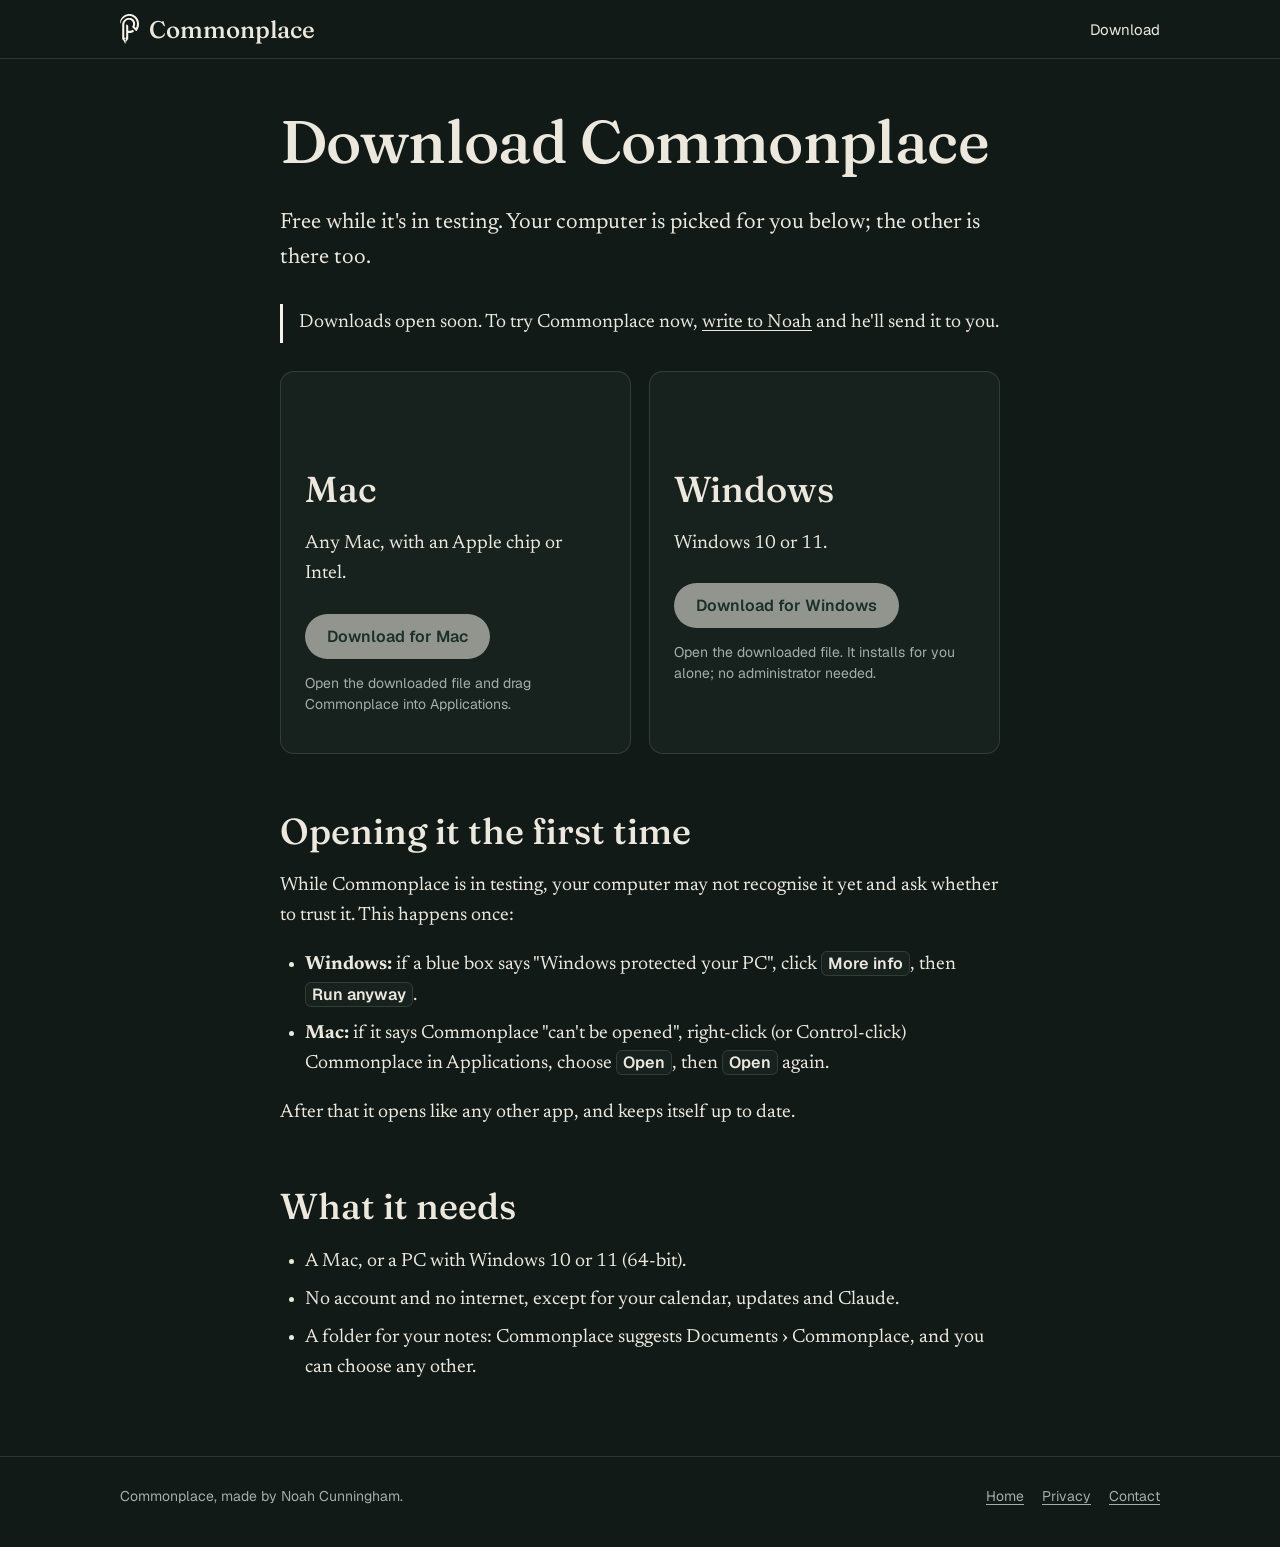
==== download.html @ 97519713 "The website" ====
<!doctype html>
<html lang="en">
<head>
  <meta charset="utf-8">
  <meta name="viewport" content="width=device-width, initial-scale=1">
  <title>Download Commonplace for Mac or Windows</title>
  <meta name="description" content="Download Commonplace for Mac or Windows.">
  <link rel="icon" href="img/icon-128.png">
  <link rel="stylesheet" href="style.css">
  <script type="module" src="site.js"></script>
</head>
<body>
  <header class="site-head">
    <div class="wrap">
      <a class="brand" href="./"><img class="light" src="img/symbol-green.svg" alt=""><img class="dark" src="img/symbol-ivory.svg" alt="">Commonplace</a>
      <nav class="site-nav" aria-label="Site">
        <a href="download.html" aria-current="page">Download</a>
      </nav>
    </div>
  </header>

  <main class="narrow page">
    <h1>Download Commonplace</h1>
    <p class="lead">Free while it's in testing. Your computer is picked for you below; the other is there too.</p>

    <p class="notice when-soon">Downloads open soon. To try Commonplace now, <a data-email="I'd like to try Commonplace" href="#">write to Noah</a> and he'll send it to you.</p>
    <p class="notice when-phone">Commonplace is for Mac and Windows computers. Open this page on your computer to download it, or <a data-email="Commonplace download link" href="#">email yourself the link</a>.</p>

    <div class="choices">
      <div class="choice">
        <span class="this">This computer</span>
        <h2>Mac</h2>
        <p>Any Mac, with an Apple chip or Intel.</p>
        <div class="buttons"><a class="button" data-download="mac">Download for Mac</a></div>
        <p class="small muted" style="margin-top: 14px">Open the downloaded file and drag Commonplace into Applications.</p>
      </div>
      <div class="choice">
        <span class="this">This computer</span>
        <h2>Windows</h2>
        <p>Windows 10 or 11.</p>
        <div class="buttons"><a class="button" data-download="windows">Download for Windows</a></div>
        <p class="small muted" style="margin-top: 14px">Open the downloaded file. It installs for you alone; no administrator needed.</p>
      </div>
    </div>

    <h2>Opening it the first time</h2>
    <p>While Commonplace is in testing, your computer may not recognise it yet and ask whether to trust it. This happens once:</p>
    <ul>
      <li><b>Windows:</b> if a blue box says "Windows protected your PC", click <span class="ui">More info</span>, then <span class="ui">Run anyway</span>.</li>
      <li><b>Mac:</b> if it says Commonplace "can't be opened", right-click (or Control-click) Commonplace in Applications, choose <span class="ui">Open</span>, then <span class="ui">Open</span> again.</li>
    </ul>
    <p>After that it opens like any other app, and keeps itself up to date.</p>

    <h2>What it needs</h2>
    <ul>
      <li>A Mac, or a PC with Windows 10 or 11 (64-bit).</li>
      <li>No account and no internet, except for your calendar, updates and Claude.</li>
      <li>A folder for your notes: Commonplace suggests Documents › Commonplace, and you can choose any other.</li>
    </ul>
  </main>

  <footer class="site-foot">
    <div class="wrap">
      <span>Commonplace, made by Noah Cunningham.</span>
      <nav aria-label="More">
        <a href="./">Home</a>
        <a href="privacy.html">Privacy</a>
        <a data-email="Commonplace" href="#">Contact</a>
      </nav>
    </div>
  </footer>
</body>
</html>
---- style.css ----
/* Commonplace's website. Brand: forest green #1F3D36 and ivory #F7F3EA; Fraunces for the
   wordmark and headings, Newsreader for reading, Geist for small labels (all OFL, served from
   here: no calls to Google). Always dark (Noah, 2026-11-07). */

@font-face { font-family: "Fraunces"; src: url(fonts/fraunces-latin-wght-normal.woff2) format("woff2"); font-weight: 100 900; font-display: swap; }
@font-face { font-family: "Newsreader"; src: url(fonts/newsreader-latin-wght-normal.woff2) format("woff2"); font-weight: 200 800; font-display: swap; }
@font-face { font-family: "Geist"; src: url(fonts/geist-latin-wght-normal.woff2) format("woff2"); font-weight: 100 900; font-display: swap; }

:root {
  --green: #1f3d36;
  --ivory: #f7f3ea;
  color-scheme: dark;
  --bg: #111a17;
  --bg-raised: #17221f;
  --text: #ece8de;
  --text-soft: #a6ada9;
  --hairline: rgba(247, 243, 234, 0.12);
  --accent: var(--ivory);
  --on-accent: var(--green);
  --hero-bg: #16302a;
  --hero-text: var(--ivory);
  --hero-soft: rgba(247, 243, 234, 0.75);
  --logo-light: none;
  --logo-dark: block;
  --serif: "Newsreader", Georgia, serif;
  --display: "Fraunces", "Newsreader", Georgia, serif;
  --sans: "Geist", -apple-system, BlinkMacSystemFont, "Segoe UI", sans-serif;
  --radius: 14px;
  --width: 1040px;
}

* { box-sizing: border-box; }
html { -webkit-text-size-adjust: 100%; }
body {
  margin: 0;
  background: var(--bg);
  color: var(--text);
  font: 19px/1.6 var(--serif);
  overflow-wrap: anywhere;
}
img { max-width: 100%; height: auto; display: block; }
a { color: inherit; text-underline-offset: 3px; }
h1, h2, h3 { font-family: var(--display); font-weight: 500; line-height: 1.15; margin: 0 0 0.5em; }
h1 { font-size: clamp(36px, 7vw, 60px); letter-spacing: -0.01em; }
h2 { font-size: clamp(26px, 4.5vw, 36px); }
h3 { font-size: 22px; }
p { margin: 0 0 1em; }
.wrap { width: min(var(--width), 100% - 32px); margin-inline: auto; }
.narrow { width: min(720px, 100% - 32px); margin-inline: auto; }
.muted { color: var(--text-soft); }
.small { font: 14px/1.5 var(--sans); }

/* ---- Header and footer ---- */
.site-head { border-bottom: 1px solid var(--hairline); }
.site-head .wrap { display: flex; align-items: center; justify-content: space-between; gap: 12px 20px; flex-wrap: wrap; padding: 14px 0; }
.brand { display: flex; align-items: center; gap: 10px; text-decoration: none; font: 500 24px var(--display); }
.brand img { height: 30px; width: auto; }
.brand .light { display: var(--logo-light); }
.brand .dark { display: var(--logo-dark); }
.site-nav { display: flex; gap: 6px 18px; flex-wrap: wrap; font: 15px var(--sans); }
.site-nav a { text-decoration: none; color: var(--text-soft); }
.site-nav a:hover, .site-nav a[aria-current] { color: var(--text); }
.site-foot { border-top: 1px solid var(--hairline); margin-top: 72px; padding: 28px 0 40px; font: 14px/1.6 var(--sans); color: var(--text-soft); }
.site-foot .wrap { display: flex; justify-content: space-between; flex-wrap: wrap; gap: 8px 24px; }
.site-foot nav { display: flex; gap: 6px 18px; flex-wrap: wrap; }

/* ---- Buttons ---- */
.buttons { display: flex; flex-wrap: wrap; align-items: center; gap: 12px 18px; margin-top: 24px; }
.button {
  display: inline-block;
  padding: 12px 22px;
  border-radius: 999px;
  background: var(--accent);
  color: var(--on-accent);
  font: 600 16px var(--sans);
  text-decoration: none;
}
.hero .button { background: var(--ivory); color: var(--green); }
.button:not([href]) { opacity: 0.55; cursor: default; }
.link { font: 15px var(--sans); }

/* ---- Home ---- */
.hero { background: var(--hero-bg); color: var(--hero-text); padding: 64px 0 0; overflow: hidden; }
.hero .wrap { text-align: center; }
.hero .mark { height: 72px; width: auto; margin: 0 auto 18px; }
.hero h1 { margin-bottom: 0.25em; }
.hero .tagline { font-size: clamp(20px, 3.4vw, 26px); margin-bottom: 0.4em; }
.hero .secondary { color: var(--hero-soft); font: 17px/1.5 var(--sans); max-width: 34em; margin: 0 auto; }
.hero .buttons { justify-content: center; }
.hero .link { color: var(--hero-soft); }
.hero .shot { margin: 44px auto 0; width: min(980px, 100%); border-radius: 12px 12px 0 0; box-shadow: 0 -10px 60px rgba(0, 0, 0, 0.35); }
.hero .kind { font: 600 13px var(--sans); letter-spacing: 0.12em; text-transform: uppercase; color: var(--hero-soft); margin: -0.2em 0 1.1em; }

/* The key points: a sentence beside a picture, alternating sides; stacked on narrow screens. */
.point, .yours { padding: 88px 0 0; }
.point .wrap, .yours .wrap { display: grid; grid-template-columns: minmax(0, 2fr) minmax(0, 3fr); gap: 28px 56px; align-items: center; }
.point.flip .wrap { grid-template-columns: minmax(0, 3fr) minmax(0, 2fr); }
.point.flip .point-text { order: 2; }
.point-text h2 { margin-bottom: 0.35em; }
.point-text p { font-size: 21px; color: var(--text-soft); margin: 0; }
.point-shot { border-radius: 12px; border: 1px solid var(--hairline); box-shadow: 0 20px 50px rgba(0, 0, 0, 0.18); }
@media (max-width: 760px) {
  .point .wrap, .point.flip .wrap, .yours .wrap { grid-template-columns: minmax(0, 1fr); }
  .point.flip .point-text { order: 0; }
  .point, .yours { padding-top: 64px; }
}

/* Your notes are yours: a picture of the folder, made in HTML (plain .md files). */
.yours .wrap { background: var(--bg-raised); border: 1px solid var(--hairline); border-radius: 20px; padding: 40px; width: min(var(--width), 100% - 32px); }
@media (max-width: 760px) { .yours .wrap { padding: 24px 20px; } }
.facts { list-style: none; padding: 0; margin: 22px 0 0; display: flex; flex-wrap: wrap; gap: 10px; }
.facts li { font: 600 14px var(--sans); border: 1px solid var(--hairline); border-radius: 999px; padding: 6px 14px; }
.facts li::before { content: "✓  "; color: var(--accent); }
.files { background: var(--bg); border: 1px solid var(--hairline); border-radius: 12px; overflow: hidden; box-shadow: 0 20px 50px rgba(0, 0, 0, 0.14); min-width: 0; }
.files-bar { display: flex; align-items: center; gap: 6px; padding: 10px 14px; border-bottom: 1px solid var(--hairline); font: 13px var(--sans); color: var(--text-soft); }
.files-bar span { width: 10px; height: 10px; border-radius: 50%; background: var(--hairline); }
.files-bar b { font-weight: 600; margin-left: 8px; }
.files-body { display: grid; grid-template-columns: minmax(0, 1fr) minmax(0, 1.3fr); }
.files-list { list-style: none; margin: 0; padding: 10px 8px; border-right: 1px solid var(--hairline); font: 13px/1.5 var(--sans); }
.files-list li { padding: 4px 8px 4px 26px; border-radius: 6px; white-space: nowrap; overflow: hidden; text-overflow: ellipsis; position: relative; }
.files-list li::before { content: ""; position: absolute; left: 8px; top: 7px; width: 10px; height: 13px; border: 1.5px solid var(--text-soft); border-radius: 2px; }
.files-list li.folder { color: var(--text-soft); font-weight: 600; margin-top: 4px; }
.files-list li.folder::before { width: 13px; height: 10px; top: 8px; border-radius: 2px 2px 3px 3px; }
.files-list li.sel { background: var(--accent); color: var(--on-accent); }
.files-list li.sel::before { border-color: var(--on-accent); }
.files-text { margin: 0; padding: 14px 16px; font: 12.5px/1.6 ui-monospace, "Cascadia Mono", Menlo, Consolas, monospace; white-space: pre-wrap; overflow-wrap: anywhere; color: var(--text); }
.files-text .fm { color: var(--text-soft); }
.files-text .h { font-weight: 700; }
.files-text .ref { color: #b7791f; text-decoration: underline dotted; }
@media (max-width: 520px) {
  .files-body { grid-template-columns: minmax(0, 1fr); }
  .files-list { border-right: 0; border-bottom: 1px solid var(--hairline); }
}

.cta { padding: 96px 0 0; text-align: center; }
.cta .buttons { justify-content: center; }
.promise { background: var(--bg-raised); border: 1px solid var(--hairline); border-radius: var(--radius); padding: 28px; }
.promise ul { margin: 0; padding-left: 1.2em; }
.lead { font-size: 22px; max-width: 34em; }

/* ---- Download ---- */
.choices { display: grid; grid-template-columns: repeat(auto-fit, minmax(260px, 1fr)); gap: 18px; margin-top: 28px; }
.choice { background: var(--bg-raised); border: 1px solid var(--hairline); border-radius: var(--radius); padding: 24px; }
.choice.this-computer { border-color: var(--accent); box-shadow: 0 0 0 1px var(--accent); }
.choice .this { display: block; visibility: hidden; font: 600 12px var(--sans); letter-spacing: 0.06em; text-transform: uppercase; color: var(--text-soft); }
.choice.this-computer .this { visibility: visible; }
.choice h2 { margin-top: 4px; }
.notice { border-left: 3px solid var(--accent); padding: 4px 0 4px 16px; margin: 28px 0; }
html:not([data-downloads="soon"]) .when-soon { display: none; }
html[data-downloads="soon"] .when-open { display: none; }
html:not([data-platform="phone"]) .when-phone { display: none; }

/* ---- Long pages (help, privacy) ---- */
.page { padding-top: 48px; }
.page h2 { margin-top: 1.6em; }
.page h3 { margin-top: 1.2em; }
.page ul, .page ol { padding-left: 1.3em; }
.page li { margin-bottom: 0.4em; }
kbd, .ui { font: 600 0.85em var(--sans); background: var(--bg-raised); border: 1px solid var(--hairline); border-radius: 6px; padding: 1px 6px; white-space: nowrap; }
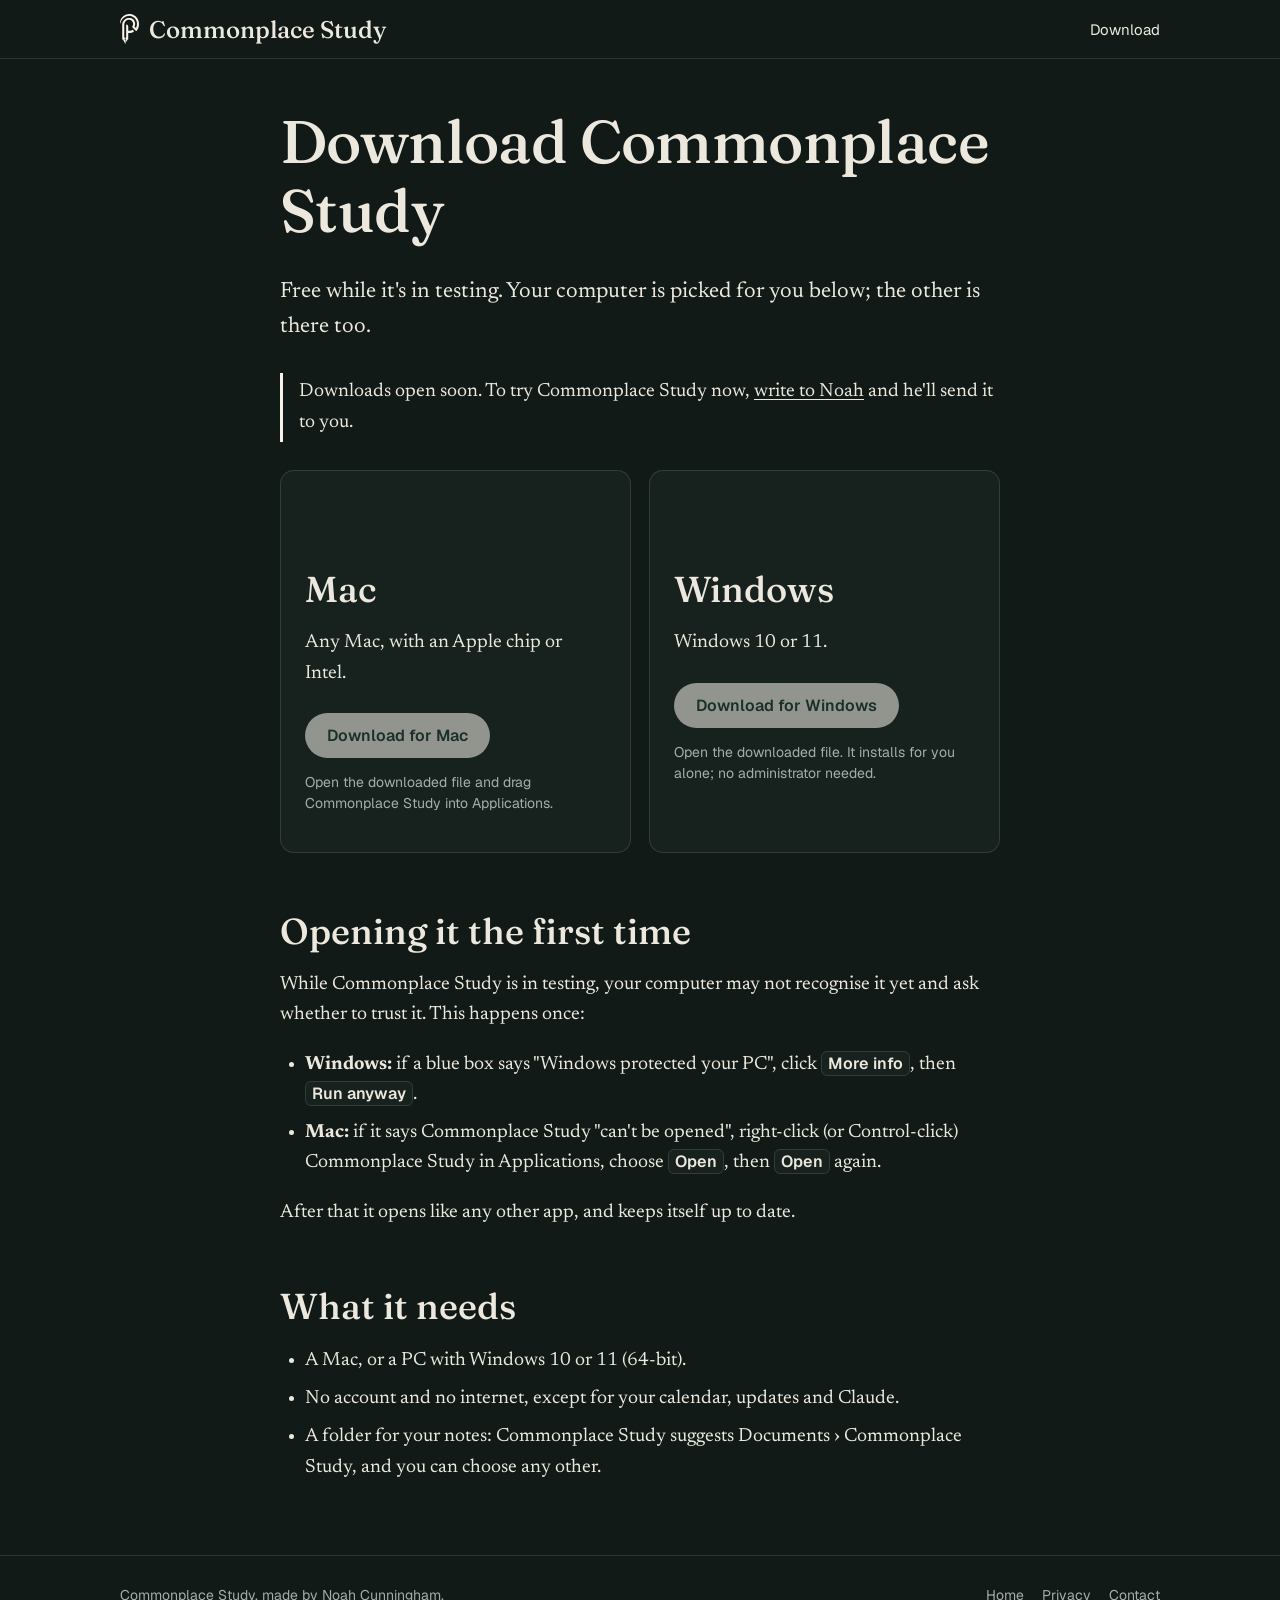
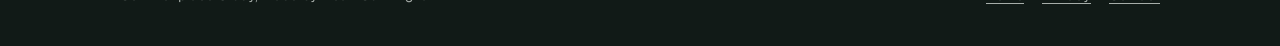
==== commit 1e8f51b9: "The website" ====
--- a/download.html
+++ b/download.html
@@ -3,8 +3,8 @@
 <head>
   <meta charset="utf-8">
   <meta name="viewport" content="width=device-width, initial-scale=1">
-  <title>Download Commonplace for Mac or Windows</title>
-  <meta name="description" content="Download Commonplace for Mac or Windows.">
+  <title>Download Commonplace Study for Mac or Windows</title>
+  <meta name="description" content="Download Commonplace Study for Mac or Windows.">
   <link rel="icon" href="img/icon-128.png">
   <link rel="stylesheet" href="style.css">
   <script type="module" src="site.js"></script>
@@ -12,7 +12,7 @@
 <body>
   <header class="site-head">
     <div class="wrap">
-      <a class="brand" href="./"><img class="light" src="img/symbol-green.svg" alt=""><img class="dark" src="img/symbol-ivory.svg" alt="">Commonplace</a>
+      <a class="brand" href="./"><img class="light" src="img/symbol-green.svg" alt=""><img class="dark" src="img/symbol-ivory.svg" alt="">Commonplace Study</a>
       <nav class="site-nav" aria-label="Site">
         <a href="download.html" aria-current="page">Download</a>
       </nav>
@@ -20,11 +20,11 @@
   </header>
 
   <main class="narrow page">
-    <h1>Download Commonplace</h1>
+    <h1>Download Commonplace Study</h1>
     <p class="lead">Free while it's in testing. Your computer is picked for you below; the other is there too.</p>
 
-    <p class="notice when-soon">Downloads open soon. To try Commonplace now, <a data-email="I'd like to try Commonplace" href="#">write to Noah</a> and he'll send it to you.</p>
-    <p class="notice when-phone">Commonplace is for Mac and Windows computers. Open this page on your computer to download it, or <a data-email="Commonplace download link" href="#">email yourself the link</a>.</p>
+    <p class="notice when-soon">Downloads open soon. To try Commonplace Study now, <a data-email="I'd like to try Commonplace Study" href="#">write to Noah</a> and he'll send it to you.</p>
+    <p class="notice when-phone">Commonplace Study is for Mac and Windows computers. Open this page on your computer to download it, or <a data-email="Commonplace Study download link" href="#">email yourself the link</a>.</p>
 
     <div class="choices">
       <div class="choice">
@@ -32,7 +32,7 @@
         <h2>Mac</h2>
         <p>Any Mac, with an Apple chip or Intel.</p>
         <div class="buttons"><a class="button" data-download="mac">Download for Mac</a></div>
-        <p class="small muted" style="margin-top: 14px">Open the downloaded file and drag Commonplace into Applications.</p>
+        <p class="small muted" style="margin-top: 14px">Open the downloaded file and drag Commonplace Study into Applications.</p>
       </div>
       <div class="choice">
         <span class="this">This computer</span>
@@ -44,10 +44,10 @@
     </div>
 
     <h2>Opening it the first time</h2>
-    <p>While Commonplace is in testing, your computer may not recognise it yet and ask whether to trust it. This happens once:</p>
+    <p>While Commonplace Study is in testing, your computer may not recognise it yet and ask whether to trust it. This happens once:</p>
     <ul>
       <li><b>Windows:</b> if a blue box says "Windows protected your PC", click <span class="ui">More info</span>, then <span class="ui">Run anyway</span>.</li>
-      <li><b>Mac:</b> if it says Commonplace "can't be opened", right-click (or Control-click) Commonplace in Applications, choose <span class="ui">Open</span>, then <span class="ui">Open</span> again.</li>
+      <li><b>Mac:</b> if it says Commonplace Study "can't be opened", right-click (or Control-click) Commonplace Study in Applications, choose <span class="ui">Open</span>, then <span class="ui">Open</span> again.</li>
     </ul>
     <p>After that it opens like any other app, and keeps itself up to date.</p>
 
@@ -55,17 +55,17 @@
     <ul>
       <li>A Mac, or a PC with Windows 10 or 11 (64-bit).</li>
       <li>No account and no internet, except for your calendar, updates and Claude.</li>
-      <li>A folder for your notes: Commonplace suggests Documents › Commonplace, and you can choose any other.</li>
+      <li>A folder for your notes: Commonplace Study suggests Documents › Commonplace Study, and you can choose any other.</li>
     </ul>
   </main>
 
   <footer class="site-foot">
     <div class="wrap">
-      <span>Commonplace, made by Noah Cunningham.</span>
+      <span>Commonplace Study, made by Noah Cunningham.</span>
       <nav aria-label="More">
         <a href="./">Home</a>
         <a href="privacy.html">Privacy</a>
-        <a data-email="Commonplace" href="#">Contact</a>
+        <a data-email="Commonplace Study" href="#">Contact</a>
       </nav>
     </div>
   </footer>
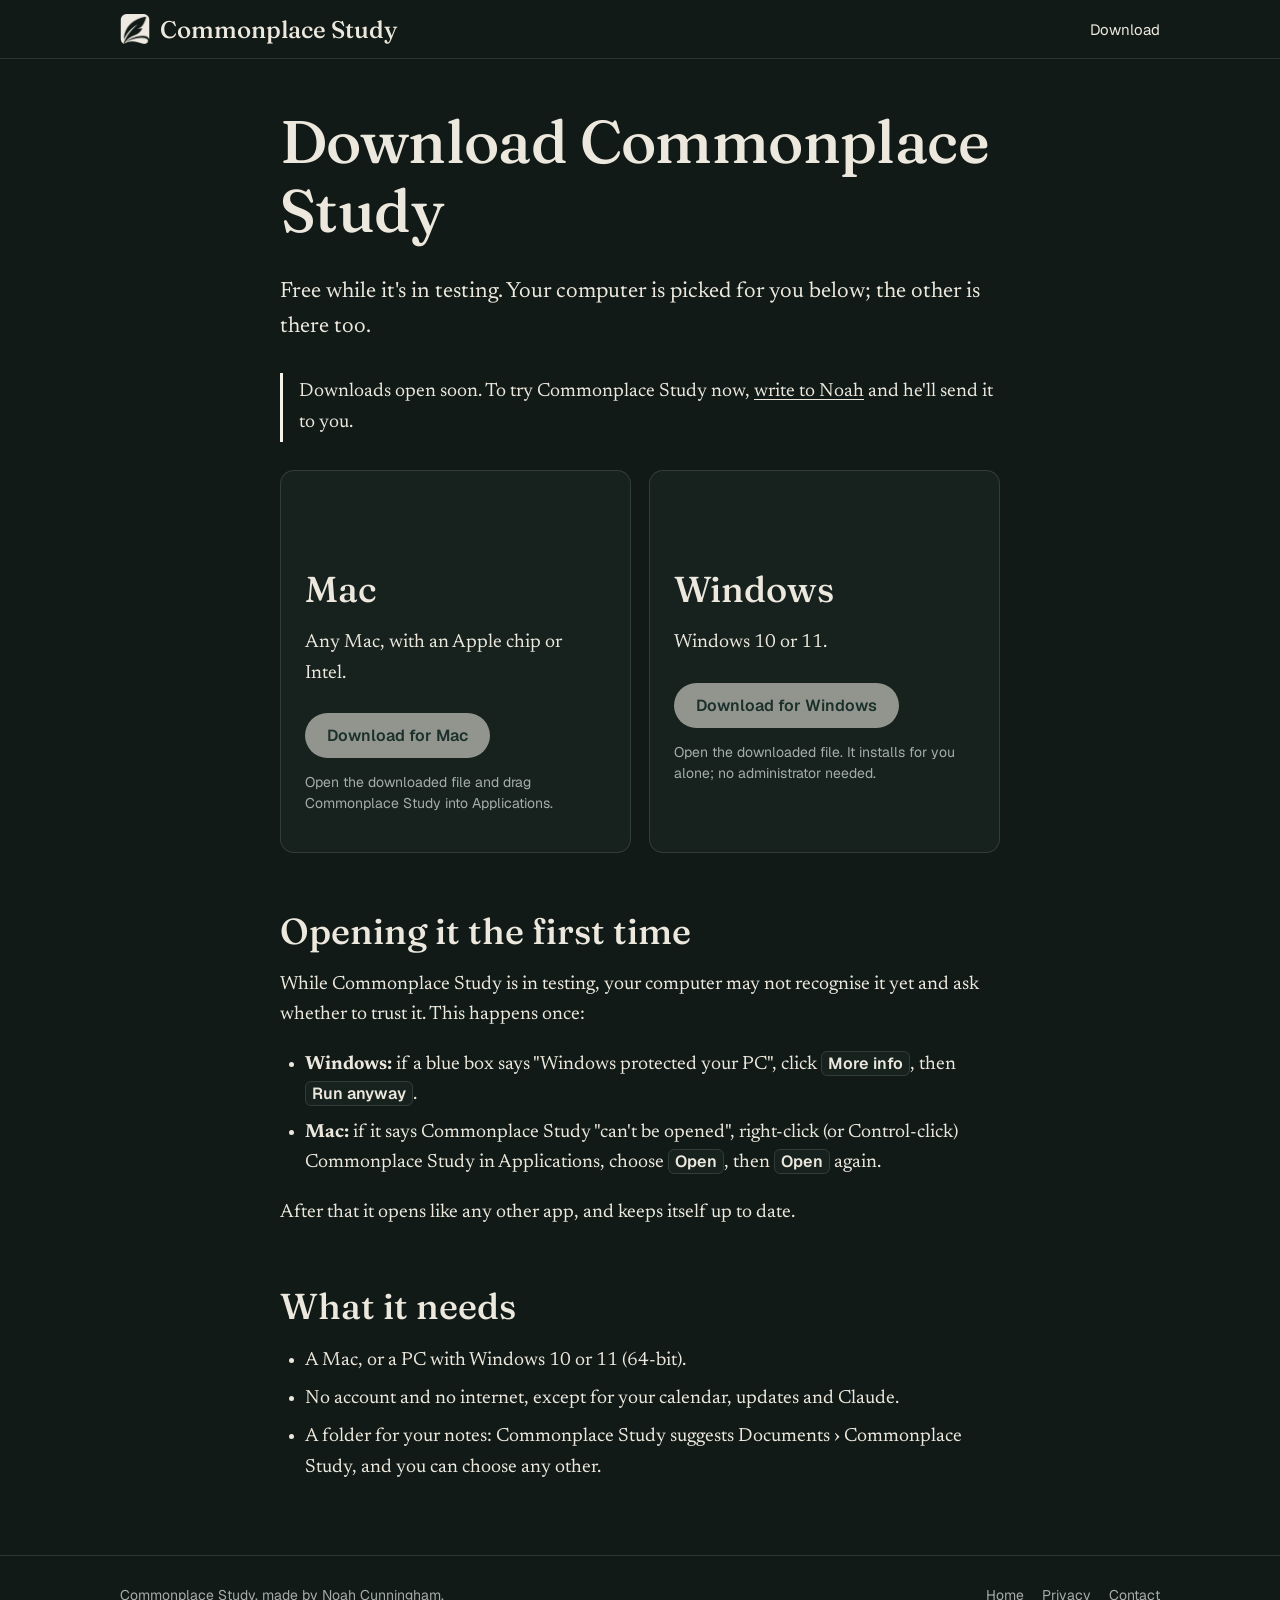
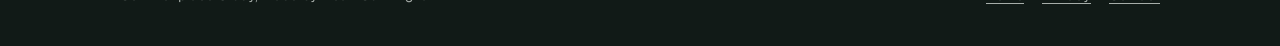
==== commit 70a48cd1: "The website" ====
--- a/download.html
+++ b/download.html
@@ -12,7 +12,7 @@
 <body>
   <header class="site-head">
     <div class="wrap">
-      <a class="brand" href="./"><img class="light" src="img/symbol-green.svg" alt=""><img class="dark" src="img/symbol-ivory.svg" alt="">Commonplace Study</a>
+      <a class="brand" href="./"><img class="light" src="img/symbol-green.png" alt=""><img class="dark" src="img/symbol-ivory.png" alt="">Commonplace Study</a>
       <nav class="site-nav" aria-label="Site">
         <a href="download.html" aria-current="page">Download</a>
       </nav>
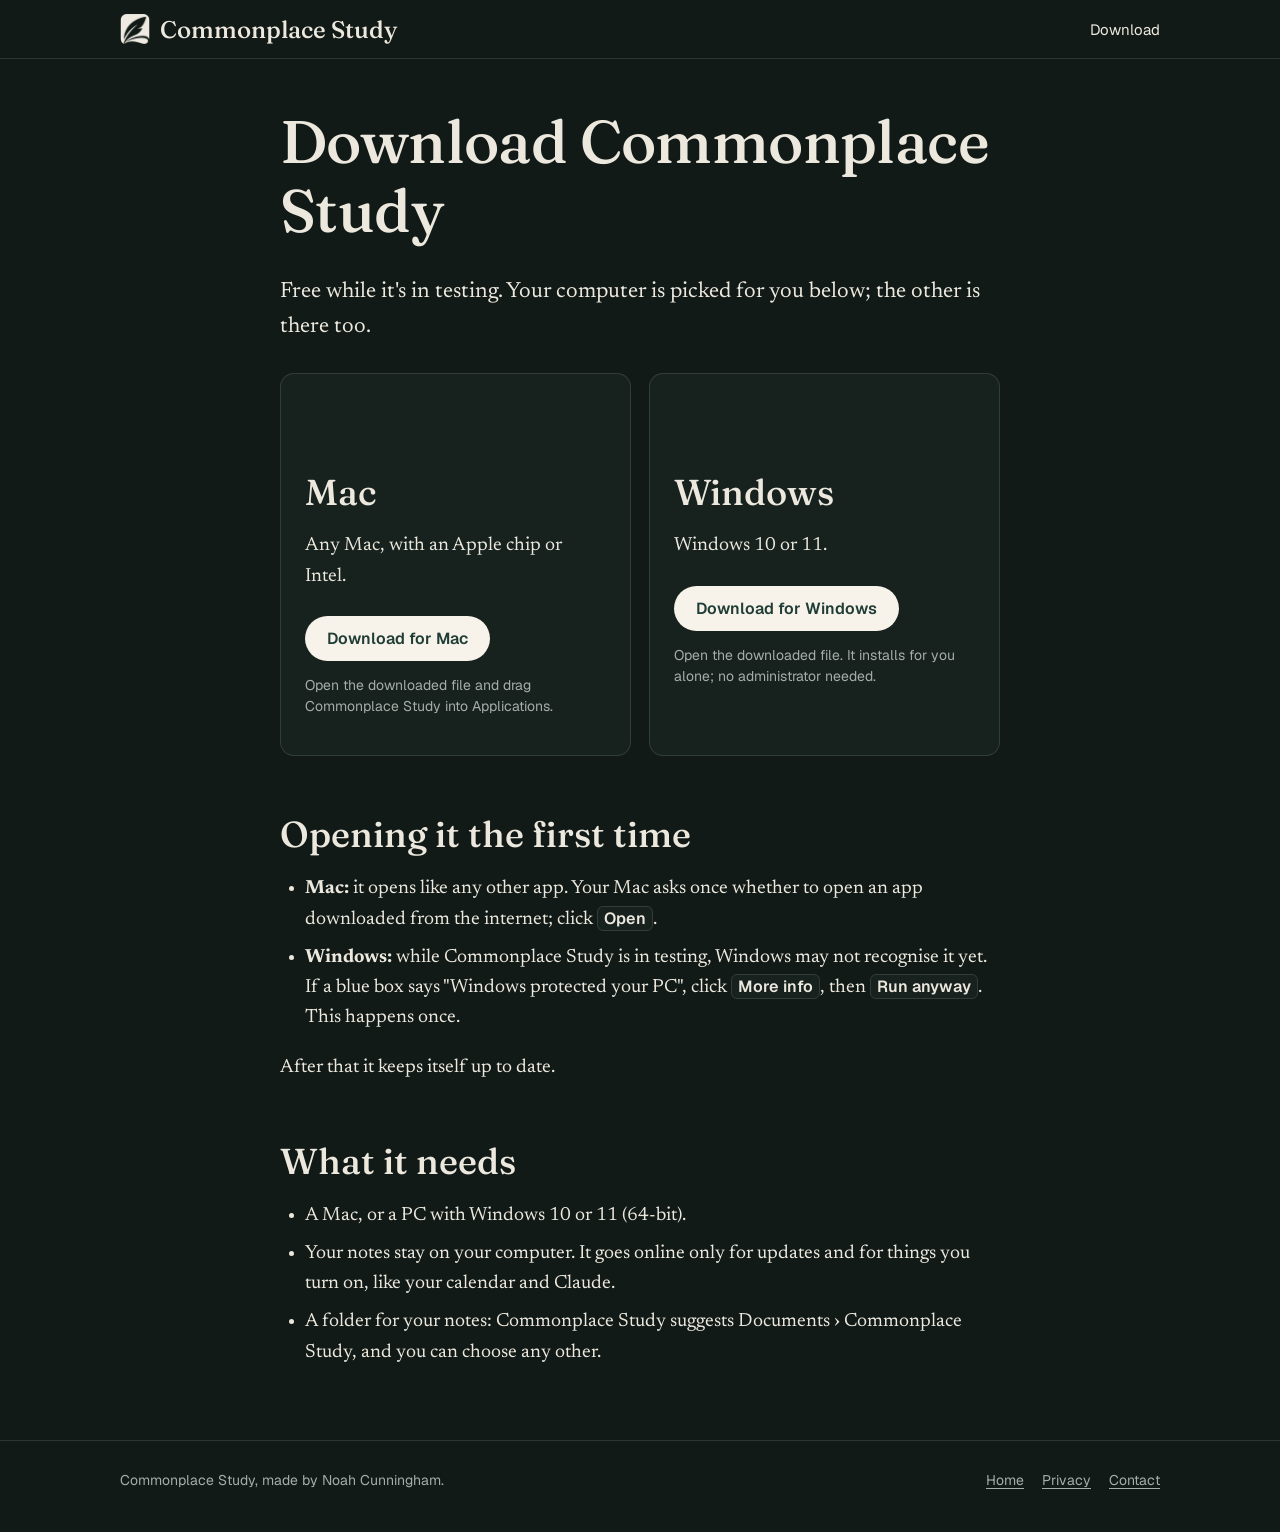
==== commit be1cfdbb: "The website" ====
--- a/download.html
+++ b/download.html
@@ -44,17 +44,16 @@
     </div>
 
     <h2>Opening it the first time</h2>
-    <p>While Commonplace Study is in testing, your computer may not recognise it yet and ask whether to trust it. This happens once:</p>
     <ul>
-      <li><b>Windows:</b> if a blue box says "Windows protected your PC", click <span class="ui">More info</span>, then <span class="ui">Run anyway</span>.</li>
-      <li><b>Mac:</b> if it says Commonplace Study "can't be opened", right-click (or Control-click) Commonplace Study in Applications, choose <span class="ui">Open</span>, then <span class="ui">Open</span> again.</li>
+      <li><b>Mac:</b> it opens like any other app. Your Mac asks once whether to open an app downloaded from the internet; click <span class="ui">Open</span>.</li>
+      <li><b>Windows:</b> while Commonplace Study is in testing, Windows may not recognise it yet. If a blue box says "Windows protected your PC", click <span class="ui">More info</span>, then <span class="ui">Run anyway</span>. This happens once.</li>
     </ul>
-    <p>After that it opens like any other app, and keeps itself up to date.</p>
+    <p>After that it keeps itself up to date.</p>
 
     <h2>What it needs</h2>
     <ul>
       <li>A Mac, or a PC with Windows 10 or 11 (64-bit).</li>
-      <li>No account and no internet, except for your calendar, updates and Claude.</li>
+      <li>Your notes stay on your computer. It goes online only for updates and for things you turn on, like your calendar and Claude.</li>
       <li>A folder for your notes: Commonplace Study suggests Documents › Commonplace Study, and you can choose any other.</li>
     </ul>
   </main>
--- a/style.css
+++ b/style.css
@@ -134,6 +134,15 @@
 
 .cta { padding: 96px 0 0; text-align: center; }
 .cta .buttons { justify-content: center; }
+
+/* Get update emails: an address field and a button, side by side; stacked on narrow screens. */
+.updates { padding: 72px 0 0; text-align: center; }
+.updates[hidden] { display: none; }
+.signup { display: flex; flex-wrap: wrap; justify-content: center; gap: 12px; margin: 20px auto 14px; max-width: 520px; }
+.signup input[type="email"] { flex: 1 1 240px; min-width: 0; padding: 12px 18px; border-radius: 999px; border: 1px solid var(--hairline); background: var(--bg-raised); color: var(--text); font: 16px var(--sans); }
+.signup input[type="email"]:focus { outline: 2px solid var(--accent); outline-offset: 1px; }
+.signup .button { border: 0; cursor: pointer; }
+.sr-only { position: absolute; width: 1px; height: 1px; overflow: hidden; clip: rect(0 0 0 0); white-space: nowrap; }
 .promise { background: var(--bg-raised); border: 1px solid var(--hairline); border-radius: var(--radius); padding: 28px; }
 .promise ul { margin: 0; padding-left: 1.2em; }
 .lead { font-size: 22px; max-width: 34em; }
@@ -157,3 +166,154 @@
 .page ul, .page ol { padding-left: 1.3em; }
 .page li { margin-bottom: 0.4em; }
 kbd, .ui { font: 600 0.85em var(--sans); background: var(--bg-raised); border: 1px solid var(--hairline); border-radius: 6px; padding: 1px 6px; white-space: nowrap; }
+
+
+/* ---- The moving demo on the homepage (demo.js) ----
+   A small copy of the app's screens. Everything is sized from the demo's own width (cqw), so it
+   keeps its proportions on a phone. Each scene is put on a step by the script (classes ge1, ge2…
+   mean "step 1 or later"); what each step shows, and how it eases in, is all here. */
+.demo { margin: 44px auto 0; width: min(980px, 100%); }
+.demo-win {
+  container-type: inline-size;
+  border-radius: 12px 12px 0 0;
+  background: #111a17;
+  box-shadow: 0 -10px 60px rgba(0, 0, 0, 0.35);
+  overflow: hidden;
+  text-align: left;
+  --exe: #d2a65a;
+  --hom: #8fd0b0;
+}
+.demo-bar { display: flex; align-items: center; gap: 0.7cqw; padding: 1.1cqw 1.5cqw; border-bottom: 1px solid var(--hairline); background: #0e1513; }
+.demo-bar span { width: 1.1cqw; height: 1.1cqw; border-radius: 50%; background: rgba(247, 243, 234, 0.18); }
+.demo-bar b { margin-left: 1.2cqw; font: 500 1.5cqw var(--display); color: var(--text-soft); }
+.demo-stage { position: relative; aspect-ratio: 16 / 8.3; }
+.demo-scene { position: absolute; inset: 0; padding: 2.4cqw 2.8cqw; opacity: 0; visibility: hidden; transition: opacity 0.5s ease, visibility 0s 0.5s; font: 1.75cqw/1.45 var(--serif); color: var(--text); }
+.demo-scene.on { opacity: 1; visibility: visible; transition: opacity 0.5s ease; }
+.demo-scene p { margin: 0; }
+.demo-tabs { display: flex; justify-content: center; flex-wrap: wrap; gap: 6px 10px; padding: 16px 0 22px; }
+.demo-tabs button {
+  position: relative;
+  padding: 7px 14px 9px;
+  border: 0;
+  border-radius: 999px;
+  background: none;
+  color: var(--hero-soft);
+  font: 15px var(--sans);
+  cursor: pointer;
+  overflow: hidden;
+}
+.demo-tabs button.on { color: var(--hero-text); background: rgba(247, 243, 234, 0.08); }
+.demo-tabs button::after { content: ""; position: absolute; left: 14px; right: 14px; bottom: 4px; height: 2px; border-radius: 2px; background: var(--ivory); transform: scaleX(0); transform-origin: left; }
+.demo-tabs button.on.run::after { transform: scaleX(1); transition: transform var(--scene-ms, 8s) linear; }
+.demo.still .demo-tabs button.on::after { transform: scaleX(1); }
+.demo.still *, .demo.still *::after { transition: none !important; }
+
+/* Scene 1: outlining a text. */
+.ds-heads, .ds-grid { display: grid; grid-template-columns: 3cqw minmax(0, 1fr) 17cqw 26cqw; column-gap: 1.2cqw; }
+.ds-heads { margin-bottom: 1cqw; padding-bottom: 0.7cqw; border-bottom: 1px solid var(--hairline); font: 600 1.05cqw var(--sans); letter-spacing: 0.08em; text-transform: uppercase; color: var(--text-soft); }
+.ds-heads .exe { color: var(--exe); }
+.ds-heads .hom { color: var(--hom); }
+.ds-grid { position: relative; row-gap: 0.5cqw; align-items: stretch; }
+.ds-grid .n { grid-column: 1; font: 700 1.15cqw var(--sans); color: var(--hom); text-align: right; padding-top: 0.75cqw; font-style: normal; }
+.ds-grid .ln { grid-column: 2; padding: 0.35cqw 0.9cqw; border-left: 0.3cqw solid transparent; transition: background 0.5s ease, border-color 0.5s ease, max-height 0.5s ease, opacity 0.4s ease, padding 0.5s ease; }
+.ds-grid .ln.new { max-height: 0; opacity: 0; padding-top: 0; padding-bottom: 0; overflow: hidden; }
+.ge1 .ln.new { max-height: 9cqw; opacity: 1; padding-top: 0.35cqw; padding-bottom: 0.35cqw; }
+.ge1 .ln .tail { display: none; }
+.ge4 .ds-grid .ln { border-left-color: var(--hom); background: rgba(143, 208, 176, 0.07); }
+.ds-grid mark { background: none; color: inherit; border-radius: 0.3cqw; padding: 0; transition: background 0.5s ease, box-shadow 0.5s ease; }
+.ge5 .ds-grid mark { background: rgba(232, 197, 74, 0.42); box-shadow: 0 0 0 0.2cqw rgba(232, 197, 74, 0.42); }
+.br { grid-column: 3; display: flex; align-items: center; gap: 0.7cqw; padding: 0.5cqw 0; }
+.br span { align-self: stretch; flex: 0 0 0.9cqw; border: 0.22cqw solid var(--exe); border-left: 0; border-radius: 0 0.5cqw 0.5cqw 0; transform: scaleY(0); transform-origin: top; transition: transform 0.6s ease; }
+.br em { font: 600 1.15cqw/1.25 var(--sans); color: var(--exe); font-style: normal; min-height: 1.4cqw; }
+.ge2 .b1 span, .ge3 .b2 span { transform: scaleY(1); }
+.br.b2 em, .br.b1 em { opacity: 0; transition: opacity 0.2s ease; }
+.ge2 .b1 em, .ge3 .b2 em { opacity: 1; }
+.pt { grid-column: 4; display: flex; gap: 0.9cqw; align-items: flex-start; padding: 0.9cqw 1cqw; border: 1px solid var(--hairline); border-left: 0.3cqw solid var(--hom); border-radius: 0.8cqw; background: #17221f; opacity: 0; transform: translateX(2.5cqw); transition: opacity 0.5s ease, transform 0.5s ease; }
+.pt b { flex: 0 0 2.1cqw; height: 2.1cqw; display: inline-flex; align-items: center; justify-content: center; border-radius: 50%; background: var(--hom); color: #10201b; font: 700 1.15cqw var(--sans); }
+.pt span { font: 500 1.5cqw/1.25 var(--display); }
+.pt small { display: block; margin-top: 0.2cqw; font: 1cqw var(--sans); color: var(--text-soft); }
+.ge4 .pt { opacity: 1; transform: none; }
+.ge4 .p2 { transition-delay: 0.18s; }
+.ge4 .p3 { transition-delay: 0.36s; }
+.ds-note { position: absolute; left: 4.2cqw; top: calc(100% + 1.4cqw); width: 34cqw; padding: 1cqw 1.2cqw; border-radius: 0.8cqw; border-top: 0.3cqw solid #e8c54a; background: #1c2925; box-shadow: 0 1.2cqw 3cqw rgba(0, 0, 0, 0.45); font: 1.15cqw/1.45 var(--sans); color: var(--text); opacity: 0; transform: translateY(0.8cqw); transition: opacity 0.4s ease 0.5s, transform 0.4s ease 0.5s; }
+.ds-note b { display: block; margin-bottom: 0.3cqw; font: 500 1.35cqw var(--display); }
+.ge5 .ds-note { opacity: 1; transform: none; }
+
+/* Scene 2: everything on a passage. */
+[data-scene="passage"] { display: grid; grid-template-columns: minmax(0, 1fr) 30cqw; column-gap: 3cqw; padding-left: 6cqw; }
+.dp-text small { font: 600 1.05cqw var(--sans); letter-spacing: 0.1em; text-transform: uppercase; color: var(--text-soft); }
+.dp-text h4 { margin: 0.3cqw 0 1.4cqw; font: 500 3.2cqw var(--display); }
+.dp-text p { font-size: 1.95cqw; line-height: 1.75; }
+.dp-text sup { margin-right: 0.3cqw; font: 600 1cqw var(--sans); color: var(--exe); }
+.dp-text .v28 { border-radius: 0.4cqw; transition: background 0.5s ease, box-shadow 0.5s ease; }
+.ge4 .dp-text .v28 { background: rgba(143, 208, 176, 0.2); box-shadow: 0 0 0 0.3cqw rgba(143, 208, 176, 0.2); }
+.dp-margin { display: flex; flex-direction: column; gap: 1.1cqw; padding-top: 6.6cqw; }
+.mc { display: flex; flex-direction: column; gap: 0.25cqw; padding: 1cqw 1.2cqw; border: 1px solid var(--hairline); border-left: 0.3cqw solid var(--hom); border-radius: 0.8cqw; background: #17221f; opacity: 0; transform: translateX(2.5cqw); transition: opacity 0.5s ease, transform 0.5s ease, box-shadow 0.4s ease; }
+.mc.book { border-left-color: var(--exe); }
+.mc small { font: 600 0.95cqw var(--sans); letter-spacing: 0.06em; text-transform: uppercase; color: var(--text-soft); }
+.mc b { font: 500 1.5cqw/1.25 var(--display); }
+.mc span { font: 1.1cqw/1.4 var(--sans); color: var(--text-soft); }
+.ge1 .c1, .ge2 .c2, .ge3 .c3 { opacity: 1; transform: none; }
+.ge4 .c1 { transform: translateX(-0.6cqw); box-shadow: 0 1cqw 2.6cqw rgba(0, 0, 0, 0.4); }
+
+/* Scene 3: preaching. */
+[data-scene="preach"] { padding: 0; display: flex; flex-direction: column; background: #0c1311; }
+.dr-bar { position: relative; display: flex; align-items: baseline; gap: 1.6cqw; padding: 1.6cqw 2.6cqw 1.3cqw; border-bottom: 1px solid var(--hairline); font: 1.2cqw var(--sans); color: var(--text-soft); }
+.dr-bar b { font: 500 3.4cqw/1 var(--display); color: var(--text); font-variant-numeric: tabular-nums; }
+.dr-bar i, .dr-bar em { font-style: normal; }
+.dr-go { color: var(--text); }
+.dr-progress { position: absolute; left: 0; bottom: -1px; height: 0.3cqw; width: 12%; background: var(--hom); transition: width 4s linear; }
+.ge2 .dr-progress { width: 46%; }
+.dr-sheet { flex: 1; min-height: 0; margin: 1.6cqw 4cqw 0; padding: 2.4cqw 3cqw 0; border-radius: 0.6cqw 0.6cqw 0 0; background: #17221f; box-shadow: 0 1cqw 4cqw rgba(0, 0, 0, 0.4); overflow: hidden; opacity: 0; transform: translateY(2.5cqw); transition: opacity 0.6s ease, transform 0.6s ease; }
+.ge1 .dr-sheet { opacity: 1; transform: none; }
+.dr-cols { height: 100%; column-count: 2; column-gap: 4cqw; column-rule: 1px solid var(--hairline); column-fill: auto; font: 1.42cqw/1.42 var(--sans); }
+.dr-cols h4 { margin: 0 0 1cqw; padding-bottom: 0.5cqw; border-bottom: 0.2cqw solid var(--text); font: 500 2.2cqw var(--display); }
+.dr-cols p { margin: 0 0 0.7cqw; break-inside: avoid; }
+.dr-cols .lab { display: table; margin-top: 1.1cqw; padding: 0.05cqw 0.6cqw; border-radius: 0.4cqw; background: rgba(166, 173, 169, 0.3); font-weight: 700; break-after: avoid; }
+.dr-cols .li { padding-left: 0.4cqw; }
+.dr-cols .li.sub { padding-left: 2.2cqw; }
+.dr-cols mark { color: inherit; border-radius: 0.3cqw; padding: 0 0.3cqw; }
+.dr-cols mark.g { background: rgba(127, 199, 145, 0.32); }
+.dr-cols mark.y { background: rgba(232, 197, 74, 0.4); font-weight: 700; }
+@media (prefers-reduced-motion: reduce) {
+  .demo *, .demo *::after { transition: none !important; }
+}
+
+/* The little window beside the demo: one line on what the app is doing. It hangs off the
+   window's left edge on a wide screen, and sits under the window on a narrow one. */
+.demo { position: relative; }
+.demo-say {
+  position: absolute;
+  left: -34px;
+  bottom: 96px;
+  z-index: 2;
+  max-width: 300px;
+  margin: 0;
+  padding: 12px 16px 13px;
+  border-radius: 14px 14px 14px 4px;
+  background: var(--ivory);
+  color: var(--green);
+  font: 500 16px/1.35 var(--sans);
+  text-align: left;
+  box-shadow: 0 14px 40px rgba(0, 0, 0, 0.4);
+  opacity: 0;
+  transform: translateY(8px) scale(0.96);
+  transform-origin: bottom left;
+  transition: opacity 0.2s ease, transform 0.2s ease;
+}
+.demo-say.in { opacity: 1; transform: none; transition: opacity 0.3s ease, transform 0.35s cubic-bezier(0.2, 1.4, 0.4, 1); }
+@media (max-width: 1100px) {
+  .demo-say { position: static; max-width: none; margin: 14px auto 0; width: fit-content; border-radius: 14px; text-align: center; box-shadow: none; }
+}
+
+/* From the text to the pulpit: the words above, two pictures side by side (stacked when narrow). */
+.pulpit { padding: 88px 0 0; }
+.pulpit .point-text { max-width: 34em; margin: 0 auto 32px; text-align: center; }
+.pair { display: grid; grid-template-columns: minmax(0, 1fr) minmax(0, 1fr); gap: 24px; }
+.point-text p + p { margin-top: 0.5em; }
+.ai-line { font-size: 16px !important; margin-top: 20px !important; }
+.maker { margin: 28px auto 0; max-width: 32em; color: var(--text-soft); font: 16px/1.5 var(--sans); }
+@media (max-width: 760px) {
+  .pulpit { padding-top: 64px; }
+  .pair { grid-template-columns: minmax(0, 1fr); }
+}
